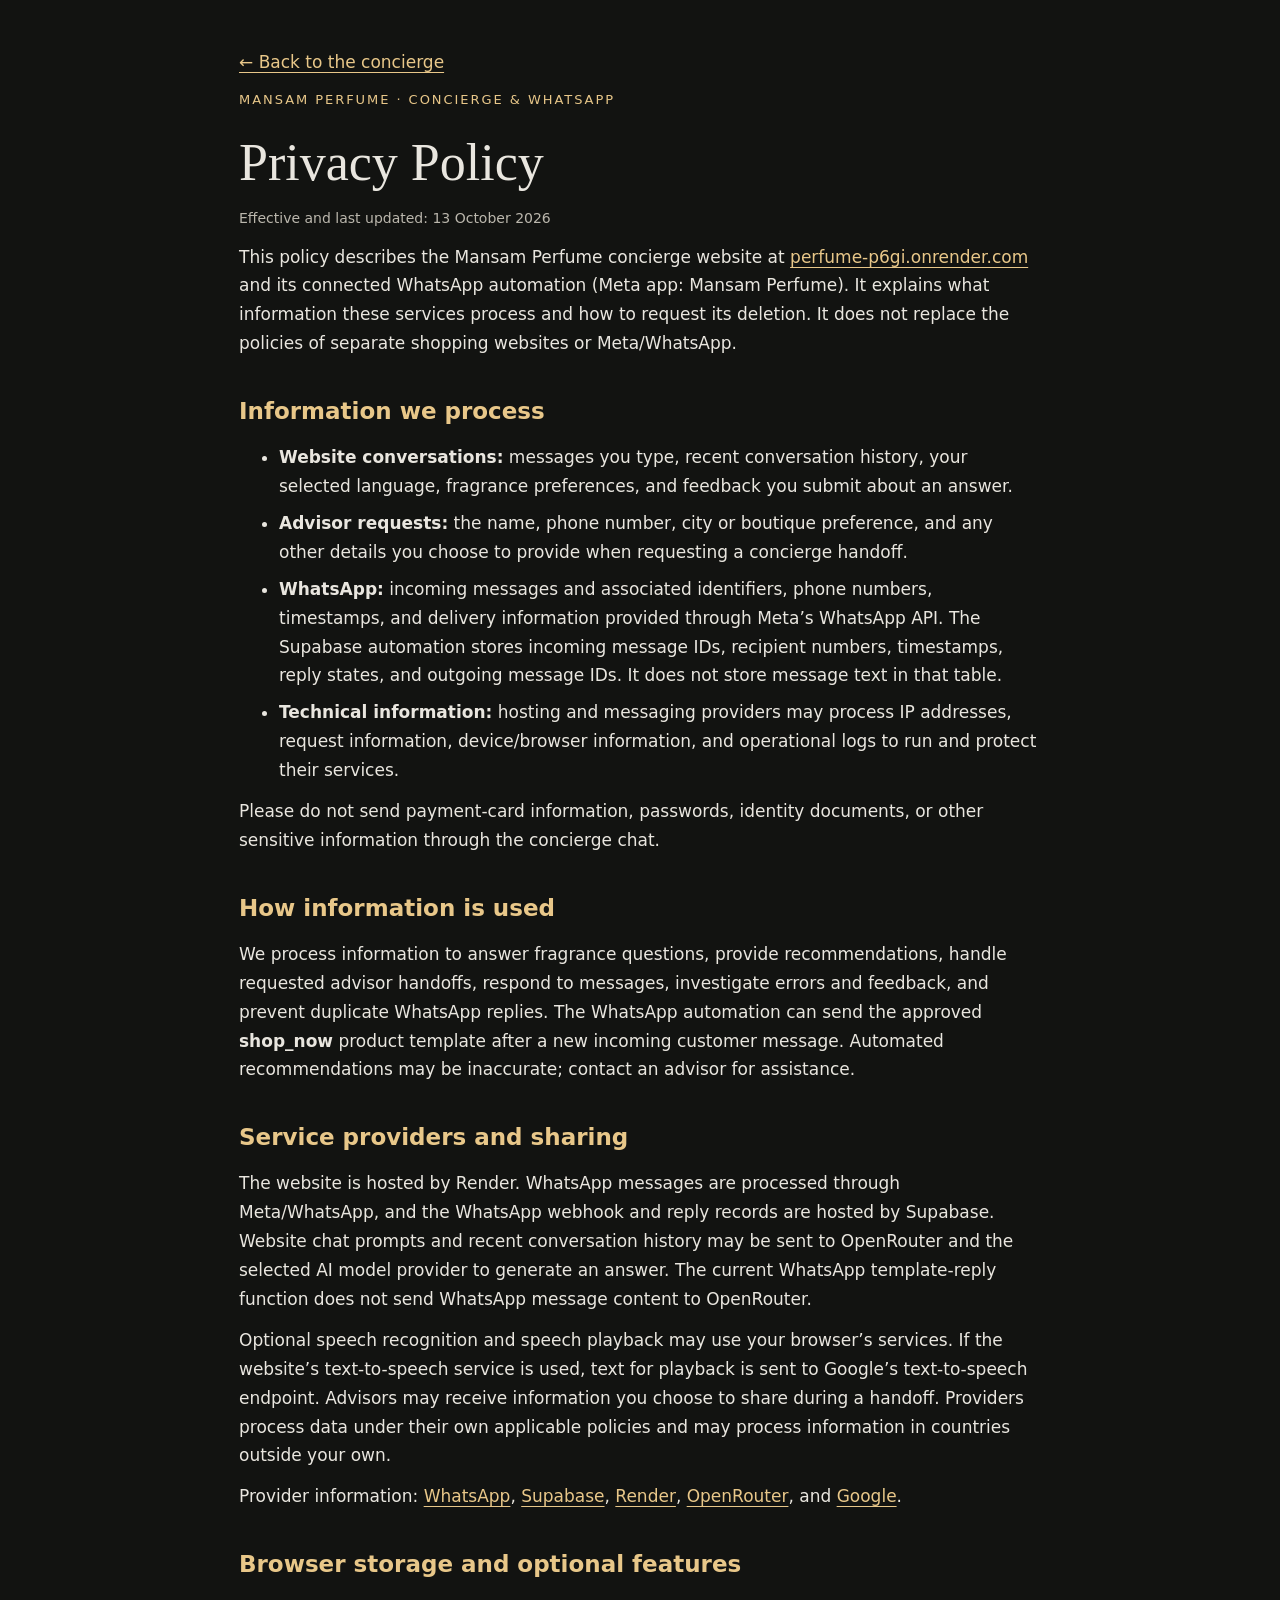
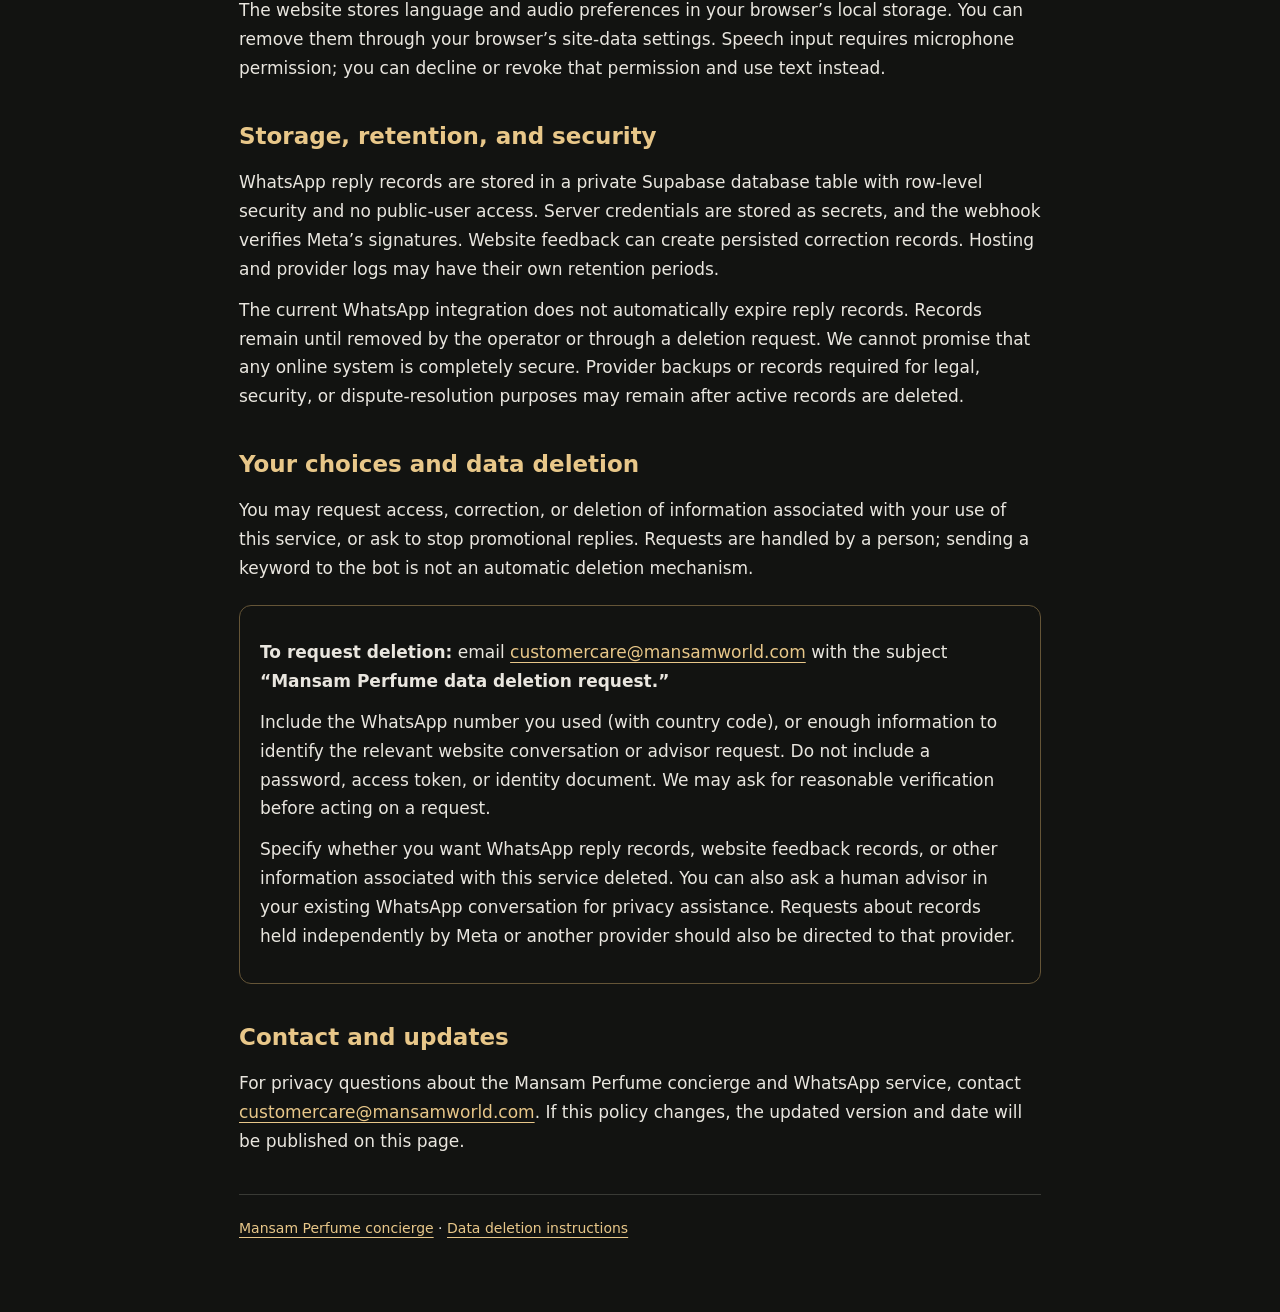
==== static/privacy-policy.html @ bd1b4801 "Add public privacy policy and data deletion instructions" ====
<!DOCTYPE html>
<html lang="en">
<head>
  <meta charset="utf-8">
  <meta name="viewport" content="width=device-width, initial-scale=1">
  <meta name="description" content="Privacy information and data deletion instructions for the Mansam Perfume concierge website and WhatsApp automation.">
  <title>Privacy Policy | Mansam Perfume</title>
  <style>
    :root { color-scheme: dark; }
    * { box-sizing: border-box; }
    body { margin: 0; background: #121311; color: #e9e6df; font: 17px/1.7 system-ui, sans-serif; }
    main { max-width: 850px; margin: auto; padding: 48px 24px 72px; }
    a { color: #e8c789; text-underline-offset: 4px; }
    a:focus-visible { outline: 2px solid #e8c789; outline-offset: 4px; }
    .brand { color: #e8c789; font-size: 13px; letter-spacing: .15em; text-transform: uppercase; }
    h1 { font-family: Georgia, serif; font-weight: 400; font-size: clamp(36px, 7vw, 52px); line-height: 1.15; margin: 22px 0 14px; }
    h2 { font-size: 23px; color: #e8c789; margin: 34px 0 10px; }
    p, ul { margin: 12px 0; }
    li { margin: 8px 0; }
    .date { color: #bbb7ad; font-size: 14px; }
    .contact { padding: 20px; border: 1px solid #655537; border-radius: 12px; margin-top: 22px; }
    footer { border-top: 1px solid #393a35; padding-top: 22px; margin-top: 38px; font-size: 14px; }
  </style>
</head>
<body>
<main>
  <a href="/">← Back to the concierge</a>
  <p class="brand">Mansam Perfume · Concierge &amp; WhatsApp</p>
  <h1>Privacy Policy</h1>
  <p class="date">Effective and last updated: 13 October 2026</p>
  <p>This policy describes the Mansam Perfume concierge website at
    <a href="https://perfume-p6gi.onrender.com/">perfume-p6gi.onrender.com</a>
    and its connected WhatsApp automation (Meta app: Mansam Perfume).
    It explains what information these services process and how to request its deletion.
    It does not replace the policies of separate shopping websites or Meta/WhatsApp.</p>

  <h2>Information we process</h2>
  <ul>
    <li><strong>Website conversations:</strong> messages you type, recent conversation history,
      your selected language, fragrance preferences, and feedback you submit about an answer.</li>
    <li><strong>Advisor requests:</strong> the name, phone number, city or boutique preference,
      and any other details you choose to provide when requesting a concierge handoff.</li>
    <li><strong>WhatsApp:</strong> incoming messages and associated identifiers, phone numbers,
      timestamps, and delivery information provided through Meta’s WhatsApp API.
      The Supabase automation stores incoming message IDs, recipient numbers, timestamps,
      reply states, and outgoing message IDs. It does not store message text in that table.</li>
    <li><strong>Technical information:</strong> hosting and messaging providers may process IP
      addresses, request information, device/browser information, and operational logs to run
      and protect their services.</li>
  </ul>
  <p>Please do not send payment-card information, passwords, identity documents, or other
    sensitive information through the concierge chat.</p>

  <h2>How information is used</h2>
  <p>We process information to answer fragrance questions, provide recommendations, handle
    requested advisor handoffs, respond to messages, investigate errors and feedback, and
    prevent duplicate WhatsApp replies. The WhatsApp automation can send the approved
    <strong>shop_now</strong> product template after a new incoming customer message.
    Automated recommendations may be inaccurate; contact an advisor for assistance.</p>

  <h2>Service providers and sharing</h2>
  <p>The website is hosted by Render. WhatsApp messages are processed through Meta/WhatsApp,
    and the WhatsApp webhook and reply records are hosted by Supabase. Website chat prompts
    and recent conversation history may be sent to OpenRouter and the selected AI model
    provider to generate an answer. The current WhatsApp template-reply function does not
    send WhatsApp message content to OpenRouter.</p>
  <p>Optional speech recognition and speech playback may use your browser’s services.
    If the website’s text-to-speech service is used, text for playback is sent to Google’s
    text-to-speech endpoint. Advisors may receive information you choose to share during
    a handoff. Providers process data under their own applicable policies and may process
    information in countries outside your own.</p>
  <p>Provider information:
    <a href="https://www.whatsapp.com/legal/privacy-policy">WhatsApp</a>,
    <a href="https://supabase.com/privacy">Supabase</a>,
    <a href="https://render.com/privacy">Render</a>,
    <a href="https://openrouter.ai/privacy">OpenRouter</a>, and
    <a href="https://policies.google.com/privacy">Google</a>.</p>

  <h2>Browser storage and optional features</h2>
  <p>The website stores language and audio preferences in your browser’s local storage.
    You can remove them through your browser’s site-data settings. Speech input requires
    microphone permission; you can decline or revoke that permission and use text instead.</p>

  <h2>Storage, retention, and security</h2>
  <p>WhatsApp reply records are stored in a private Supabase database table with row-level
    security and no public-user access. Server credentials are stored as secrets, and the
    webhook verifies Meta’s signatures. Website feedback can create persisted correction
    records. Hosting and provider logs may have their own retention periods.</p>
  <p>The current WhatsApp integration does not automatically expire reply records.
    Records remain until removed by the operator or through a deletion request.
    We cannot promise that any online system is completely secure. Provider backups or
    records required for legal, security, or dispute-resolution purposes may remain after
    active records are deleted.</p>

  <h2 id="data-deletion">Your choices and data deletion</h2>
  <p>You may request access, correction, or deletion of information associated with your
    use of this service, or ask to stop promotional replies. Requests are handled by a
    person; sending a keyword to the bot is not an automatic deletion mechanism.</p>
  <div class="contact">
    <p><strong>To request deletion:</strong> email
      <a href="mailto:customercare@mansamworld.com?subject=Mansam%20Perfume%20data%20deletion%20request">customercare@mansamworld.com</a>
      with the subject <strong>“Mansam Perfume data deletion request.”</strong></p>
    <p>Include the WhatsApp number you used (with country code), or enough information to
      identify the relevant website conversation or advisor request. Do not include a
      password, access token, or identity document. We may ask for reasonable verification
      before acting on a request.</p>
    <p>Specify whether you want WhatsApp reply records, website feedback records, or other
      information associated with this service deleted. You can also ask a human advisor
      in your existing WhatsApp conversation for privacy assistance. Requests about records
      held independently by Meta or another provider should also be directed to that provider.</p>
  </div>

  <h2>Contact and updates</h2>
  <p>For privacy questions about the Mansam Perfume concierge and WhatsApp service, contact
    <a href="mailto:customercare@mansamworld.com">customercare@mansamworld.com</a>.
    If this policy changes, the updated version and date will be published on this page.</p>
  <footer><a href="/">Mansam Perfume concierge</a> · <a href="#data-deletion">Data deletion instructions</a></footer>
</main>
</body>
</html>
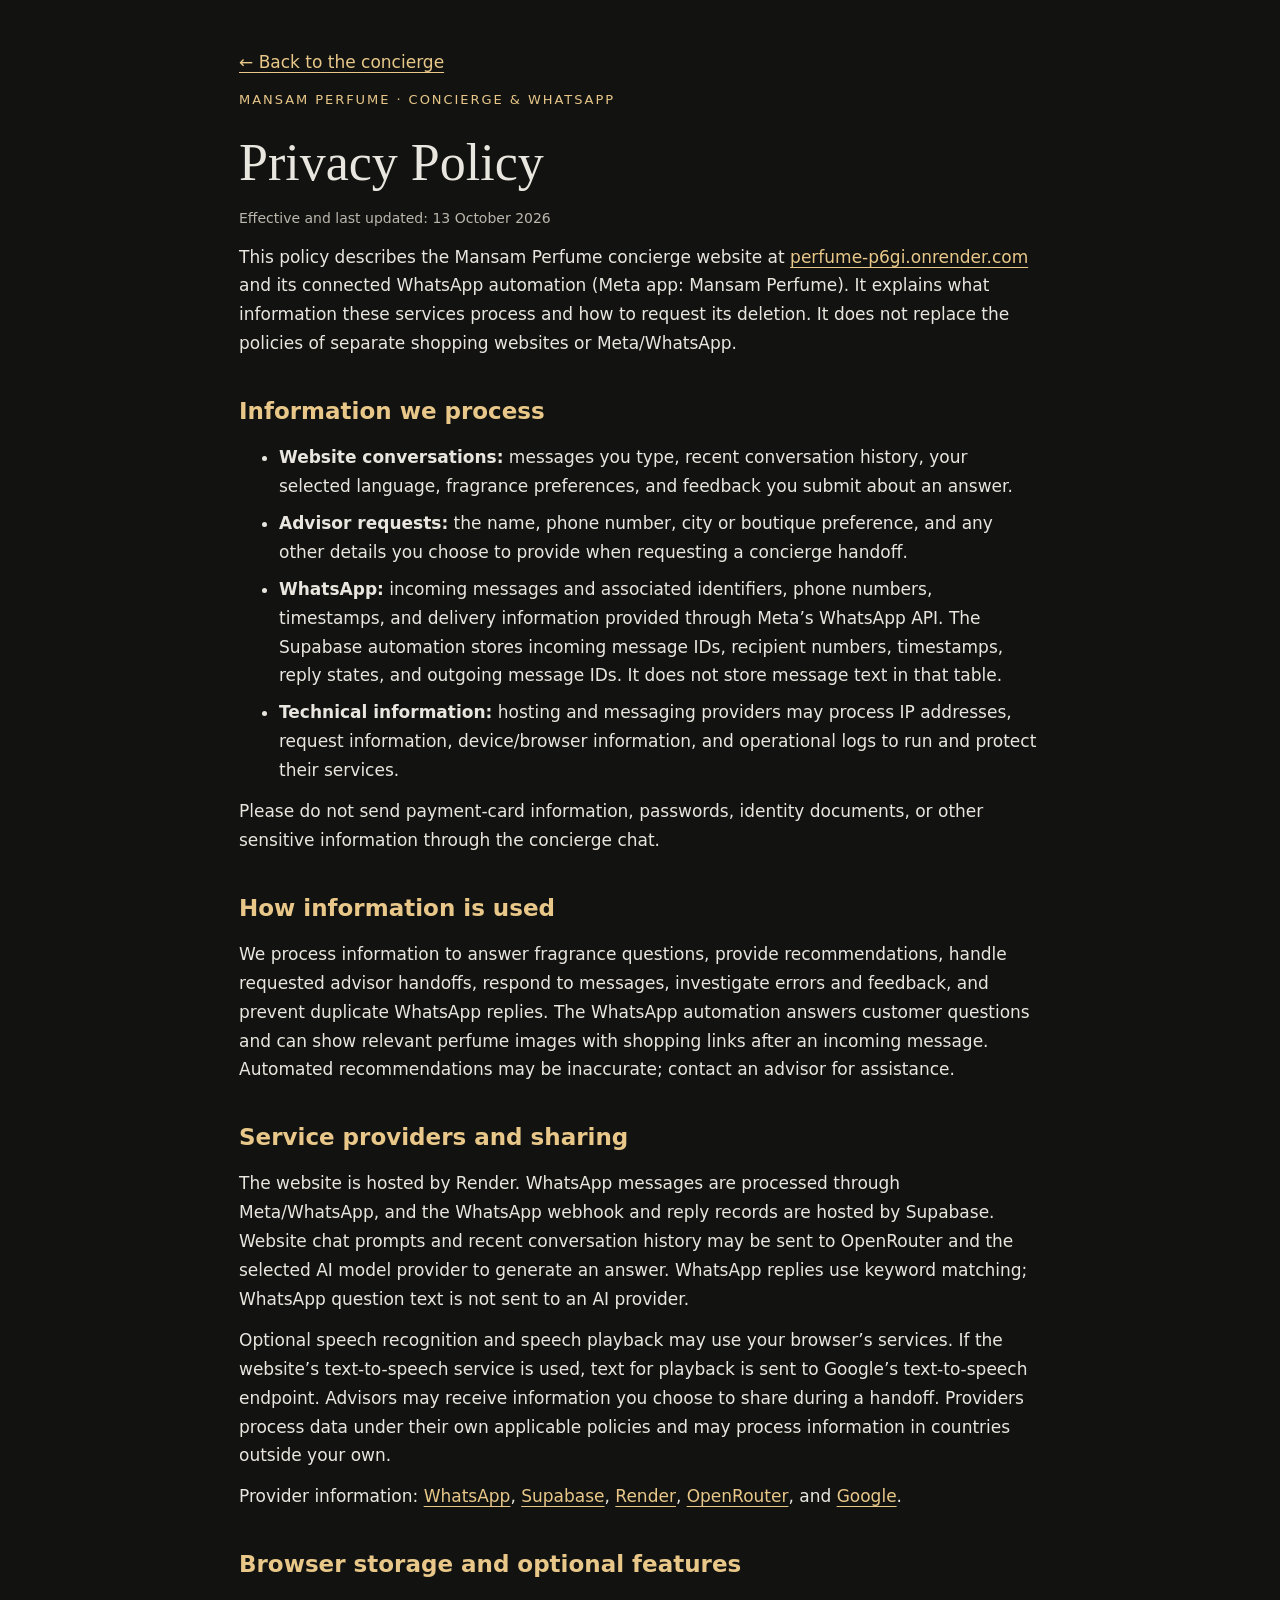
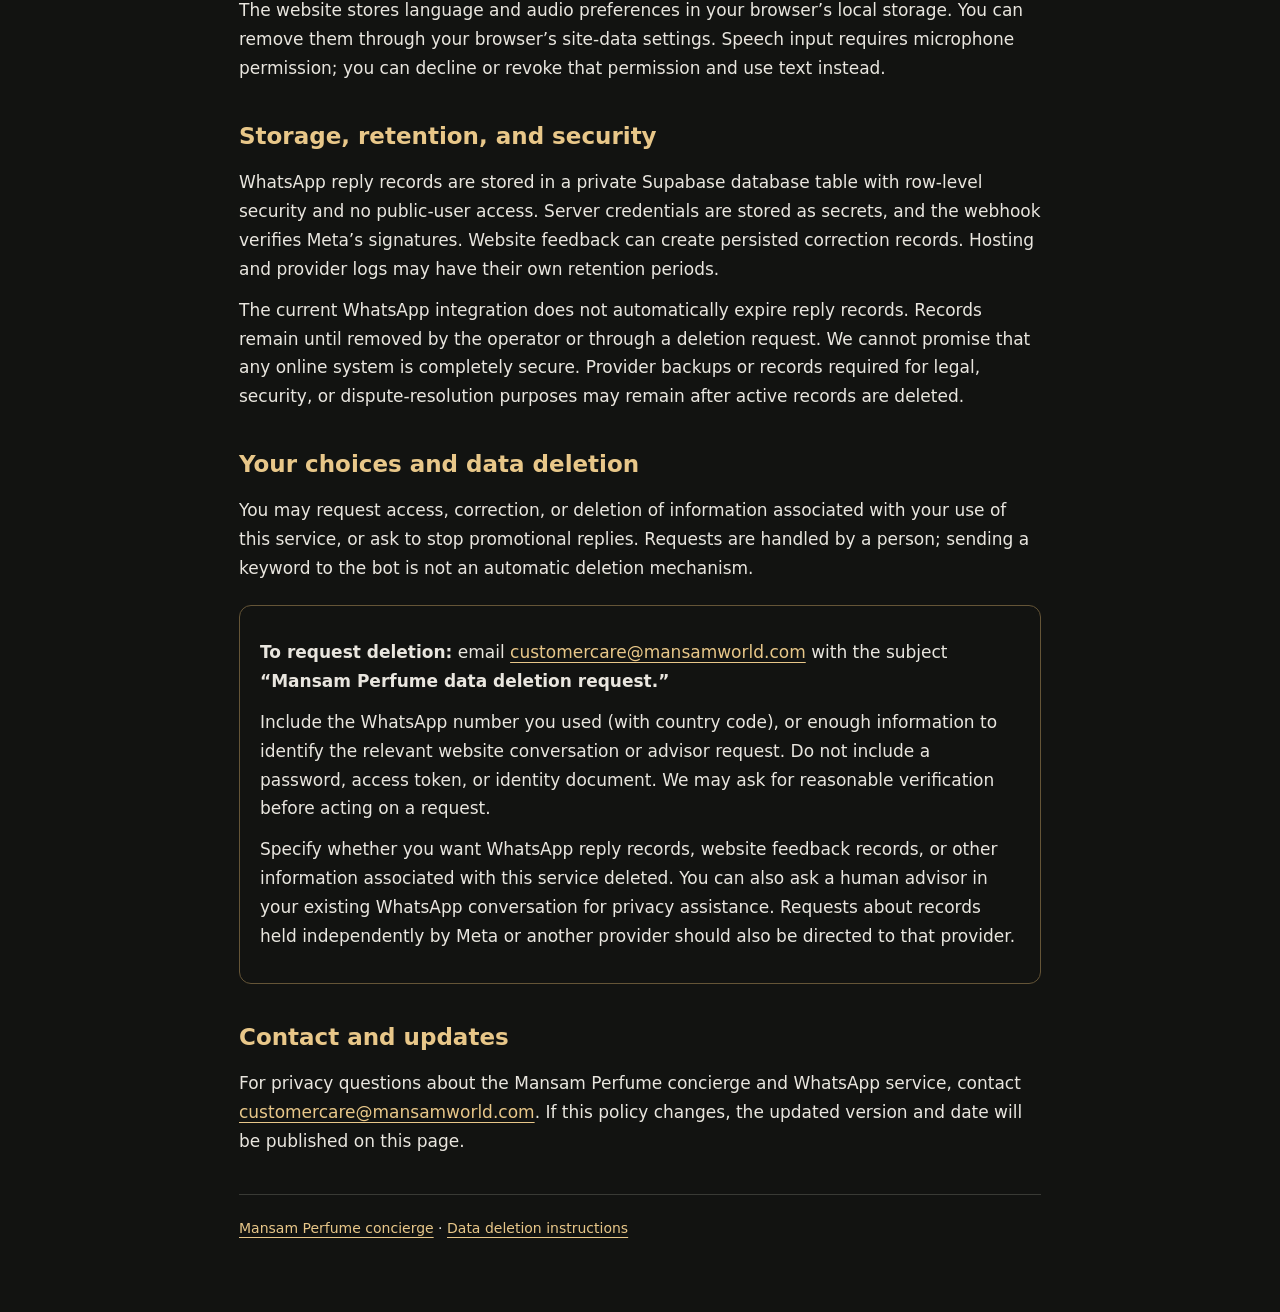
==== commit e39911da: "Match WhatsApp questions to short replies and perfume cards" ====
--- a/static/privacy-policy.html
+++ b/static/privacy-policy.html
@@ -54,16 +54,16 @@
   <h2>How information is used</h2>
   <p>We process information to answer fragrance questions, provide recommendations, handle
     requested advisor handoffs, respond to messages, investigate errors and feedback, and
-    prevent duplicate WhatsApp replies. The WhatsApp automation can send the approved
-    <strong>shop_now</strong> product template after a new incoming customer message.
+    prevent duplicate WhatsApp replies. The WhatsApp automation answers customer questions
+    and can show relevant perfume images with shopping links after an incoming message.
     Automated recommendations may be inaccurate; contact an advisor for assistance.</p>
 
   <h2>Service providers and sharing</h2>
   <p>The website is hosted by Render. WhatsApp messages are processed through Meta/WhatsApp,
     and the WhatsApp webhook and reply records are hosted by Supabase. Website chat prompts
     and recent conversation history may be sent to OpenRouter and the selected AI model
-    provider to generate an answer. The current WhatsApp template-reply function does not
-    send WhatsApp message content to OpenRouter.</p>
+    provider to generate an answer. WhatsApp replies use keyword matching;
+    WhatsApp question text is not sent to an AI provider.</p>
   <p>Optional speech recognition and speech playback may use your browser’s services.
     If the website’s text-to-speech service is used, text for playback is sent to Google’s
     text-to-speech endpoint. Advisors may receive information you choose to share during
